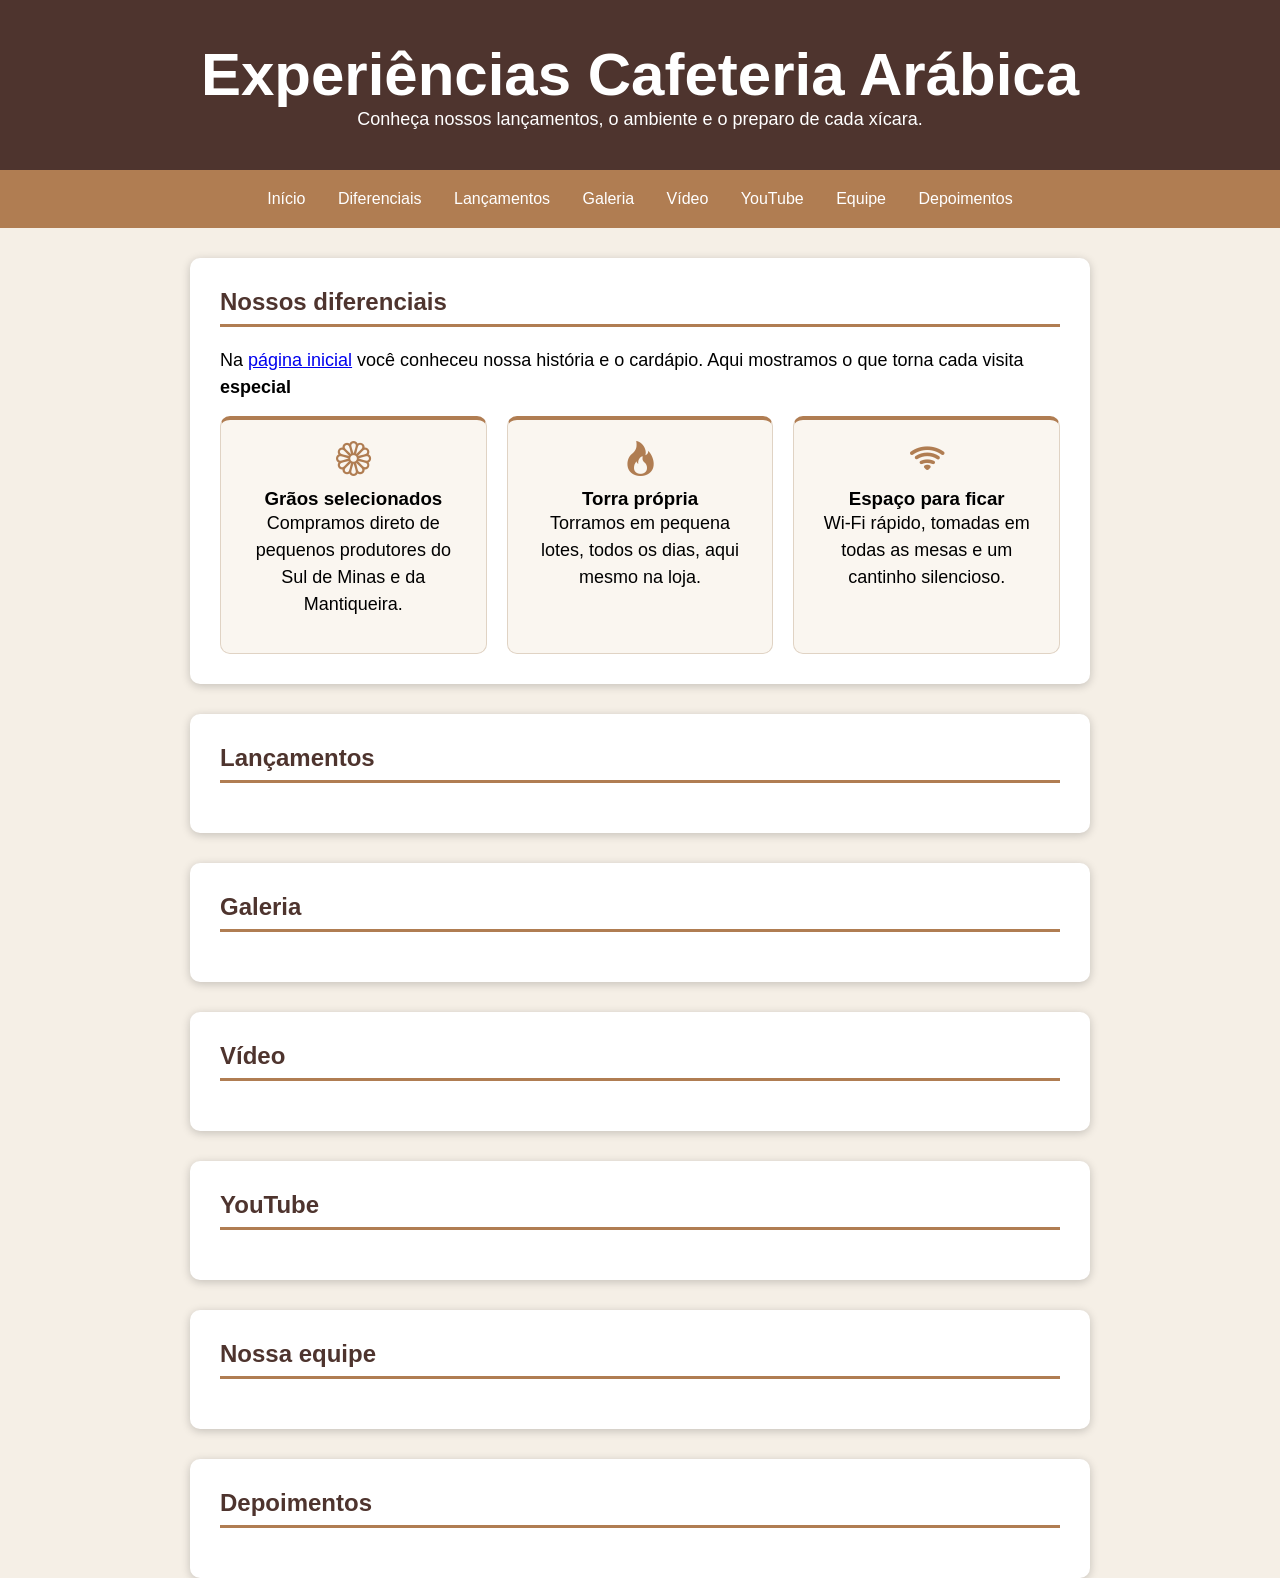
==== avancado.html @ b97ee94a "11/11 - página extra" ====
<!DOCTYPE html>
<html lang="pt-BR">

<head>
    <meta charset="UTF-8">
    <meta name="viewport" content="width=device-width, initial-scale=1.0">
    <title>Experiências | Cafeteria Arábica</title>
    
    <link rel="stylesheet" href="style.css">
    <link rel="stylesheet" href="style-avancado.css">
</head>

<body>
    <header class="topo-animado">
        <h1>Experiências Cafeteria Arábica</h1>
        <p>Conheça nossos lançamentos, o ambiente e o preparo de cada xícara.</p>
    </header>

    <nav>
        <a href="index.html">Início</a>
        <a href="#diferenciais">Diferenciais</a>
        <a href="#lancamentos">Lançamentos</a>
        <a href="#galeria">Galeria</a>
        <a href="#video">Vídeo</a>
        <a href="#youtube">YouTube</a>
        <a href="#equipe">Equipe</a>
        <a href="#depoimentos">Depoimentos</a>
    </nav>

    <main>

        <section id="diferenciais">
            <h2>Nossos diferenciais</h2>
            <p>Na <a href="index.html">página inicial</a> você conheceu nossa história e o cardápio. Aqui mostramos o que torna cada visita <strong>especial</strong></p>

            <div class="diferenciais">
                <article class="diferencial icone-grao">
                    <h3>Grãos selecionados</h3>
                    <p>Compramos direto de pequenos produtores do Sul de Minas e da Mantiqueira.</p>
                </article>

                <article class="diferencial icone-fogo">
                    <h3>Torra própria</h3>
                    <p>Torramos em pequena lotes, todos os dias, aqui mesmo na loja.</p>
                </article>

                <article class="diferencial icone-wifi">
                    <h3>Espaço para ficar</h3>
                    <p>Wi-Fi rápido, tomadas em todas as mesas e um cantinho silencioso.</p>
                </article>
            </div>
        </section>

        <section id="lancamentos">
            <h2>Lançamentos</h2>
        </section>

        <section id="galeria">
            <h2>Galeria</h2>
        </section>

        <section id="video">
            <h2>Vídeo</h2>
        </section>

        <section id="youtube">
            <h2>YouTube</h2>
        </section>

        <section id="equipe">
            <h2>Nossa equipe</h2>
        </section>

        <section id="depoimentos">
            <h2>Depoimentos</h2>
        </section>

    </main>
</body>
</html>
---- style.css ----
/* CSS Reset usando o caracter coringa (*) */
*{
    margin: 0;  /* Margem externa (da borda para fora)*/
    padding: 0; /* Margem interna (da borda para dentro)*/
    box-sizing: border-box;
    /*
    content-box: soma todos os espaços e expande
    border-box: soma todos os espaços e reduz (conteúdo + espaços)
    */
}

/* Variáveis para a paleta de cores */
:root{
    --cor-marrom-escuro: #4e342e;
    --cor-marrom-medio:#b07d52;
    --cor-fundo-página:#f5efe6;
    --cor-branca:white;
    --cor-fundo-seção:#ffffff;
    --cor-sombra:rgba(0,0,0,0.2);
    --cor-fundo-dica:#fff8e1;
    --cor-borda-dica:#f0ad4e;
   --cor-borda-tabela:#e0d3c4;
   --cor-texto: #333333;
   --cor-texto-creme:#e6d7c3;
   --cor-marrom-hover:#935f3a;
   --cor-verde-whatsapp:#25d366;

}

/* regra de formatação */

body{
    font-family: Arial, Helvetica, sans-serif; /* fonte do texto*/
    background-color: var(--cor-fundo-página);
}
header{
    background-color: var(--cor-marrom-escuro); /* cor do fundo */
    color:var(--cor-branca);                /* cor da face */
    text-align: center;          /* alinhamento horizontal */
    padding: 40px 0px;           /* margem interna: topo direita, baixo esquerda */
}
h1{
    font-size: 60px;             /* tamanho da letra */
    
}
p{
    font-size: 18px;
}
nav{
    background-color:var(--cor-marrom-medio);
    /* margin-top: 1px; */
    /* margin-left: 30px; */
    /*margin:1px 0px 0px 30px; /* ordem em sentido horário top,right,bottom e left*/
    /* Margin:1px se vc aplicar só um deles ele vai ser aplicado para todos e se tiver duas especificações ele vai jogar isso para os contrários deles*/
    padding:  20px 12px;
    text-align: center;

}
nav a{
    color:var(--cor-branca);
    text-decoration:none;
    padding: 8px 14px;
    border-radius: 6px;

}
nav a:hover{
    background-color:var(--cor-marrom-hover);
}
/*
font-family - propriedade
Arial, Helvetica, sans-serif - valor da propriedade
*/

main{
    width: 900px;  /*Largura do bloco*/
    margin:0px auto;
}

section{
    margin-top: 30px;
    background-color: var(--cor-fundo-seção);
    padding:30px;
    border-radius: 10px; /* cantos arredondados */
    /*
    deslocamento horizontal
    deslocamento vertical
    desfoque
    */
    box-shadow: 0 2px 10px var(--cor-sombra);
}
section h2{
    color: var(--cor-marrom-escuro);
    border-bottom: 3px solid var(--cor-marrom-medio);
    margin-bottom: 20px;
    padding-bottom:8px;
}
section p{
    margin-bottom: 15px;
    line-height: 150%;


}

section ul, section ol{
    margin-left: 24px;
    margin-bottom: 12px;

}

section li{
    margin-bottom: 5px;
}
section hr{
    border-top: 2px dotted var(--cor-marrom-medio);
    margin: 10px 0px; 
}
section img{
    width:100%;
}

/* Criar uma classe em CSS */
.dica{
    background-color:var(--cor-fundo-dica);
    border-left: 5px solid var(--cor-borda-dica);
    padding: 15px 18px;
    border-radius: 6px;

}

/* Formatação da tabela */
table{
    width: 100%;
    border-collapse: collapse;
    

}
th,td{
    border: 1px solid var(--cor-borda-tabela);
    padding: 10px 14px;
    text-align: left; 
}
th{
    background-color: var(--cor-marrom-escuro);
    color:var(--cor-branca);
}
.horário-funcionamento th{
  border:none;
}
.horário-funcionamento td{
  border:none;
  border-bottom: 1px solid var(--cor-borda-tabela);
}

/* Formatação do formulário */
 form label{
    display:block; /* transforma a tag em um bloco. Antes label era in line */
    margin: 10px 0px 4px;
    color:var(--cor-marrom-escuro);

 }

 form input, form textarea{
    width:100%;
    padding: 10px;
    border-radius: 6px;
    border: 1px solid var(--cor-borda-tabela);
 }
form button{
    margin-top: 15px;
    border:none;
    background-color: var(--cor-marrom-medio);
    color:var(--cor-branca);
    padding: 12px 24px;
    border-radius: 6px;
    cursor:pointer;      /* muda o cursor para a mãozinha */
}
form button:hover{
    background-color:var(--cor-marrom-hover);
}
/* Formatação da seção delivery usando o id */
#delivery{
    text-align: center;     /* centralizar o texto */
    padding:40px 20px;
    background:linear-gradient(120deg, var(--cor-marrom-escuro),var(--cor-marrom-medio));
    color: var(--cor-branca);
}
#delivery h2{
    margin-bottom:10px;
    border-bottom:none;    /* tirar a borda existente */
    font-size:20px;
    color:var(--cor-branca);

}
.botao{
    background-color: var(--cor-branca);
    color: var(--cor-marrom-escuro);
    text-decoration: none;
    padding: 15px 30px;
    border-radius:20px;
    display: inline-block; /* combina o comportamento inline com block*/
      
}
.botao:hover{
    background-color:var(--cor-verde-whatsapp);
    transform:translateY(-3px);  /* movimenta o elemento em uma direção X ou Y */
    
}
---- style-avancado.css ----
@import url("https://cdn.jsdelivr.net/npm/bootstrap-icons@1.13.2/font/bootstrap-icons.min.css");

:root {
    --cor-fundo-experiencias: #faf6f0
}

/* Cabeçalho animado */

.topo-animado h1, .topo-animado p {
    animation: surgir 0.9s ease-out both;

    /* 
        surgir: Nome do keyframe (abaixo)
        0.9s: Duração da animação
        ease-out: Começa mais rápidamente e termina desacelerando
        both: Aplica os estilos iniciais e mantém no final
    */
}

.topo-animado p {
    animation-delay: 0.3s;
    /* O parágrafo começa a animação mais tardia */
}

@keyframes surgir {
    from {
        opacity: 0;                     /* inicia transparente */
        transform: translateY(20px);    /* desloca o elemento 20 pixels para baixo */
    }
    to {
        opacity: 1;                     /* totalmente visível */
        transform: translateY(0);       /* o elemento rertorna a posição inicial */
    }
}

/* Seção diferenciais - uso do flexbox */
/* No flexbox, esta regra é para um elemento pai*/
.diferenciais {
    display: flex;
    gap: 20px;
}
/* esta regra é para um elemento filho */
.diferencial {
    flex: 1;
    background-color: var(--cor-fundo-experiencias);
    border: 1px solid var(--cor-borda-tabela);
    border-top: 4px solid var(--cor-marrom-medio);
    border-radius: 10px;
    padding: 20px;
    text-align: center;
}

/* Incluir e formatar os ícones */
/* ::before é um pseudo-elemento - atua sobre uma parte espécífica de uma tag html */

.diferencial::before{
    font-family:"bootstrap-icons";
    font-size: 2.2rem;
    color:var(--cor-marrom-medio);
    margin-bottom: 10px;
    display:block;
}

.icone-grao::before{
    content: "\f3cd";
}
.icone-fogo::before{
    content: "\F7F6";
}
.icone-wifi::before{
    content: "\F61C";
    font-weight: bold;
}

/* Regras para layout responsivo */
/* media queries */
@media (max-width: 600px){
    h1{
        font-size:24px;
    }
    header p{
        font-size: 15px;
    }
    .diferenciais{
        flex-direction:column;
    }

}
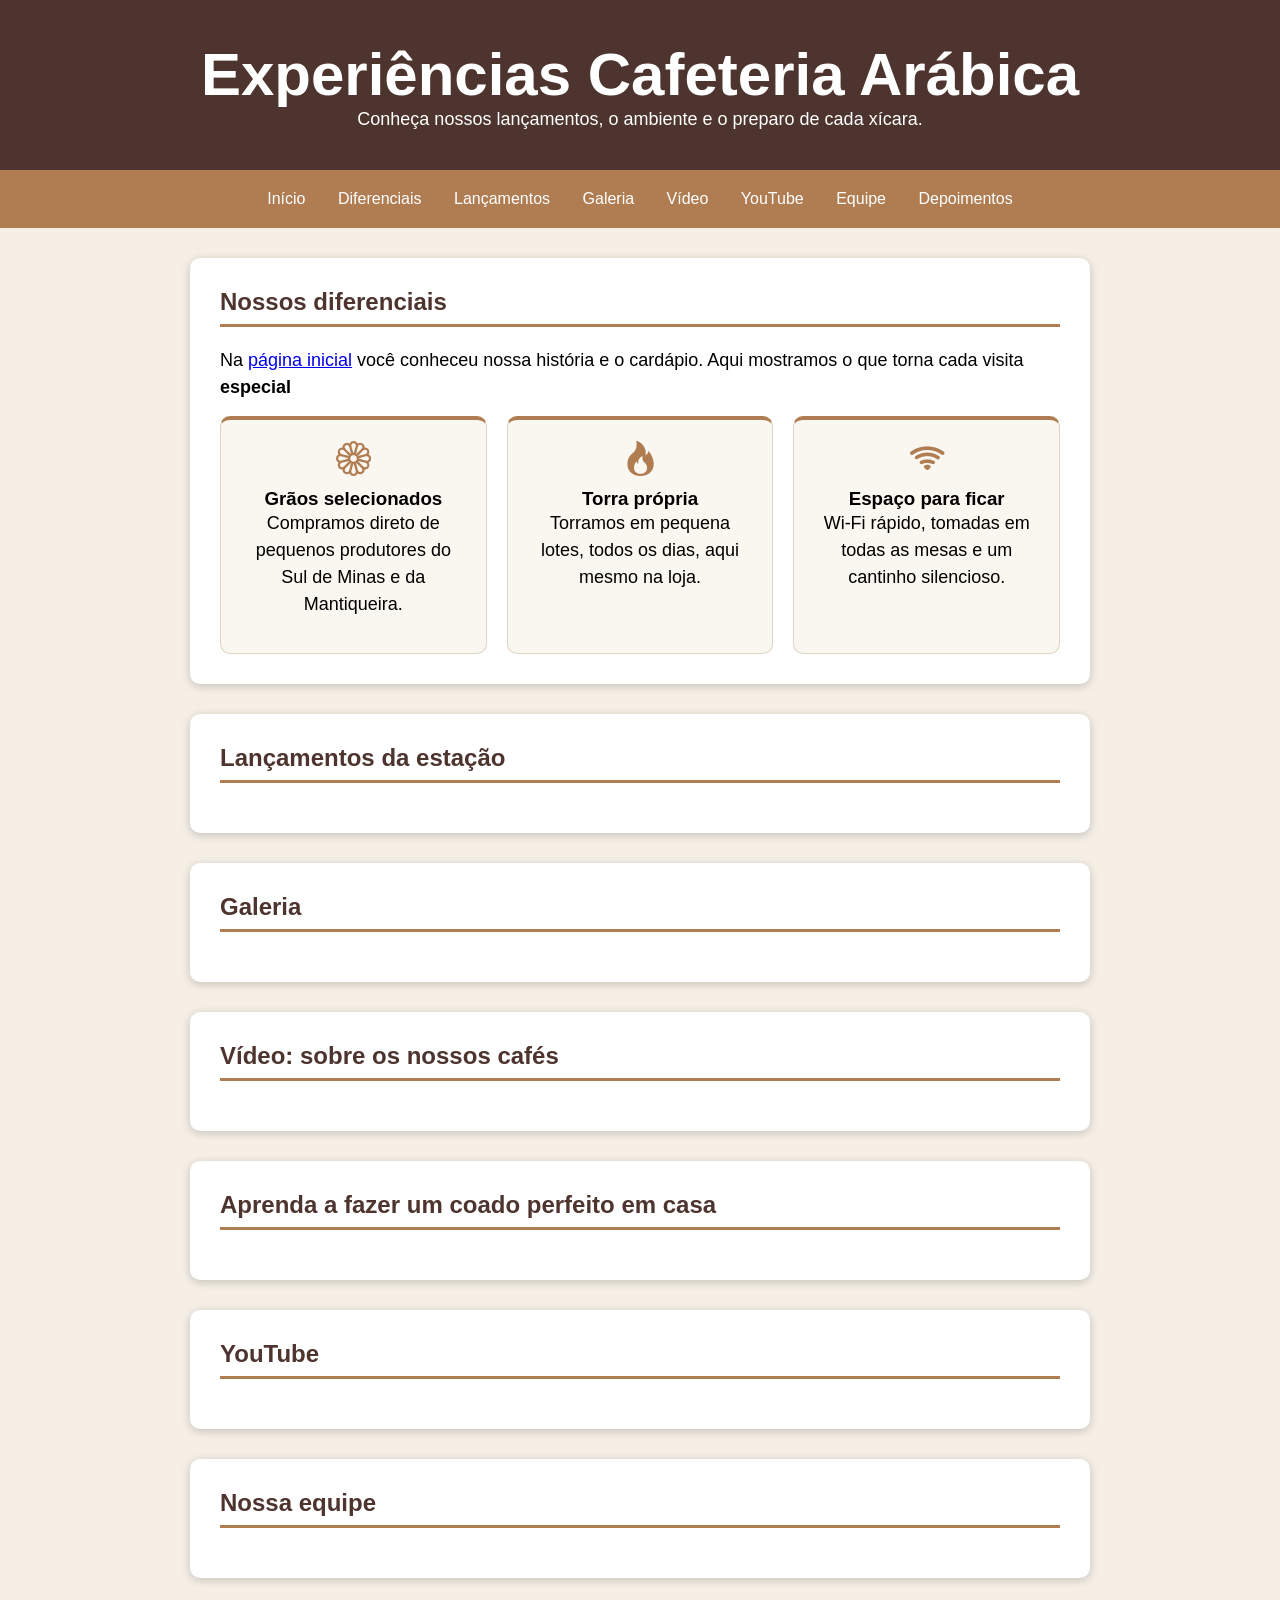
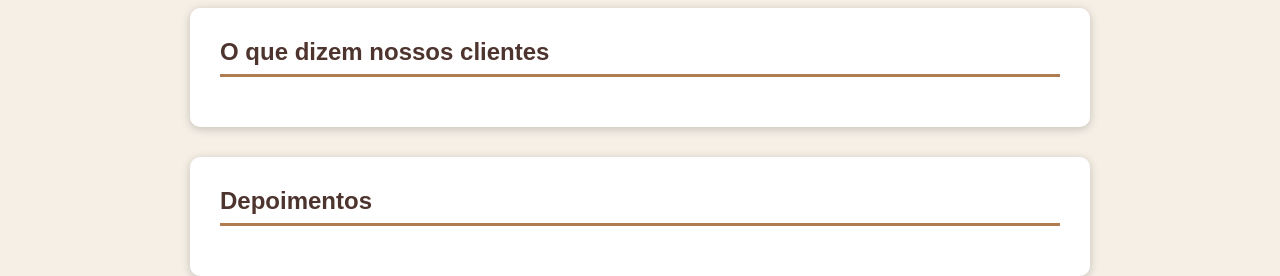
==== commit e0a5f244: "13/11- continuação" ====
--- a/avancado.html
+++ b/avancado.html
@@ -52,27 +52,43 @@
         </section>
 
         <section id="lancamentos">
-            <h2>Lançamentos</h2>
+            <h2>Lançamentos da estação</h2>
+
         </section>
 
         <section id="galeria">
             <h2>Galeria</h2>
+
         </section>
 
         <section id="video">
-            <h2>Vídeo</h2>
+            <h2>Vídeo: sobre os nossos cafés</h2>
+
+        </section>
+
+        <section id="video2">
+            <h2>Aprenda a fazer um coado perfeito em casa</h2>
+
         </section>
 
         <section id="youtube">
             <h2>YouTube</h2>
+
         </section>
 
         <section id="equipe">
             <h2>Nossa equipe</h2>
+
+        </section>
+
+        <section id="clientes">
+            <h2>O que dizem nossos clientes</h2>
+
         </section>
 
         <section id="depoimentos">
             <h2>Depoimentos</h2>
+
         </section>
 
     </main>
--- a/style.css
+++ b/style.css
@@ -72,7 +72,7 @@
 */
 
 main{
-    width: 900px;  /*Largura do bloco*/
+    max-width: 900px;  /*Largura do bloco*/ /* FOI MUDADO DE WIDTH PARA MAX-WIDTH */
     margin:0px auto;
 }
 
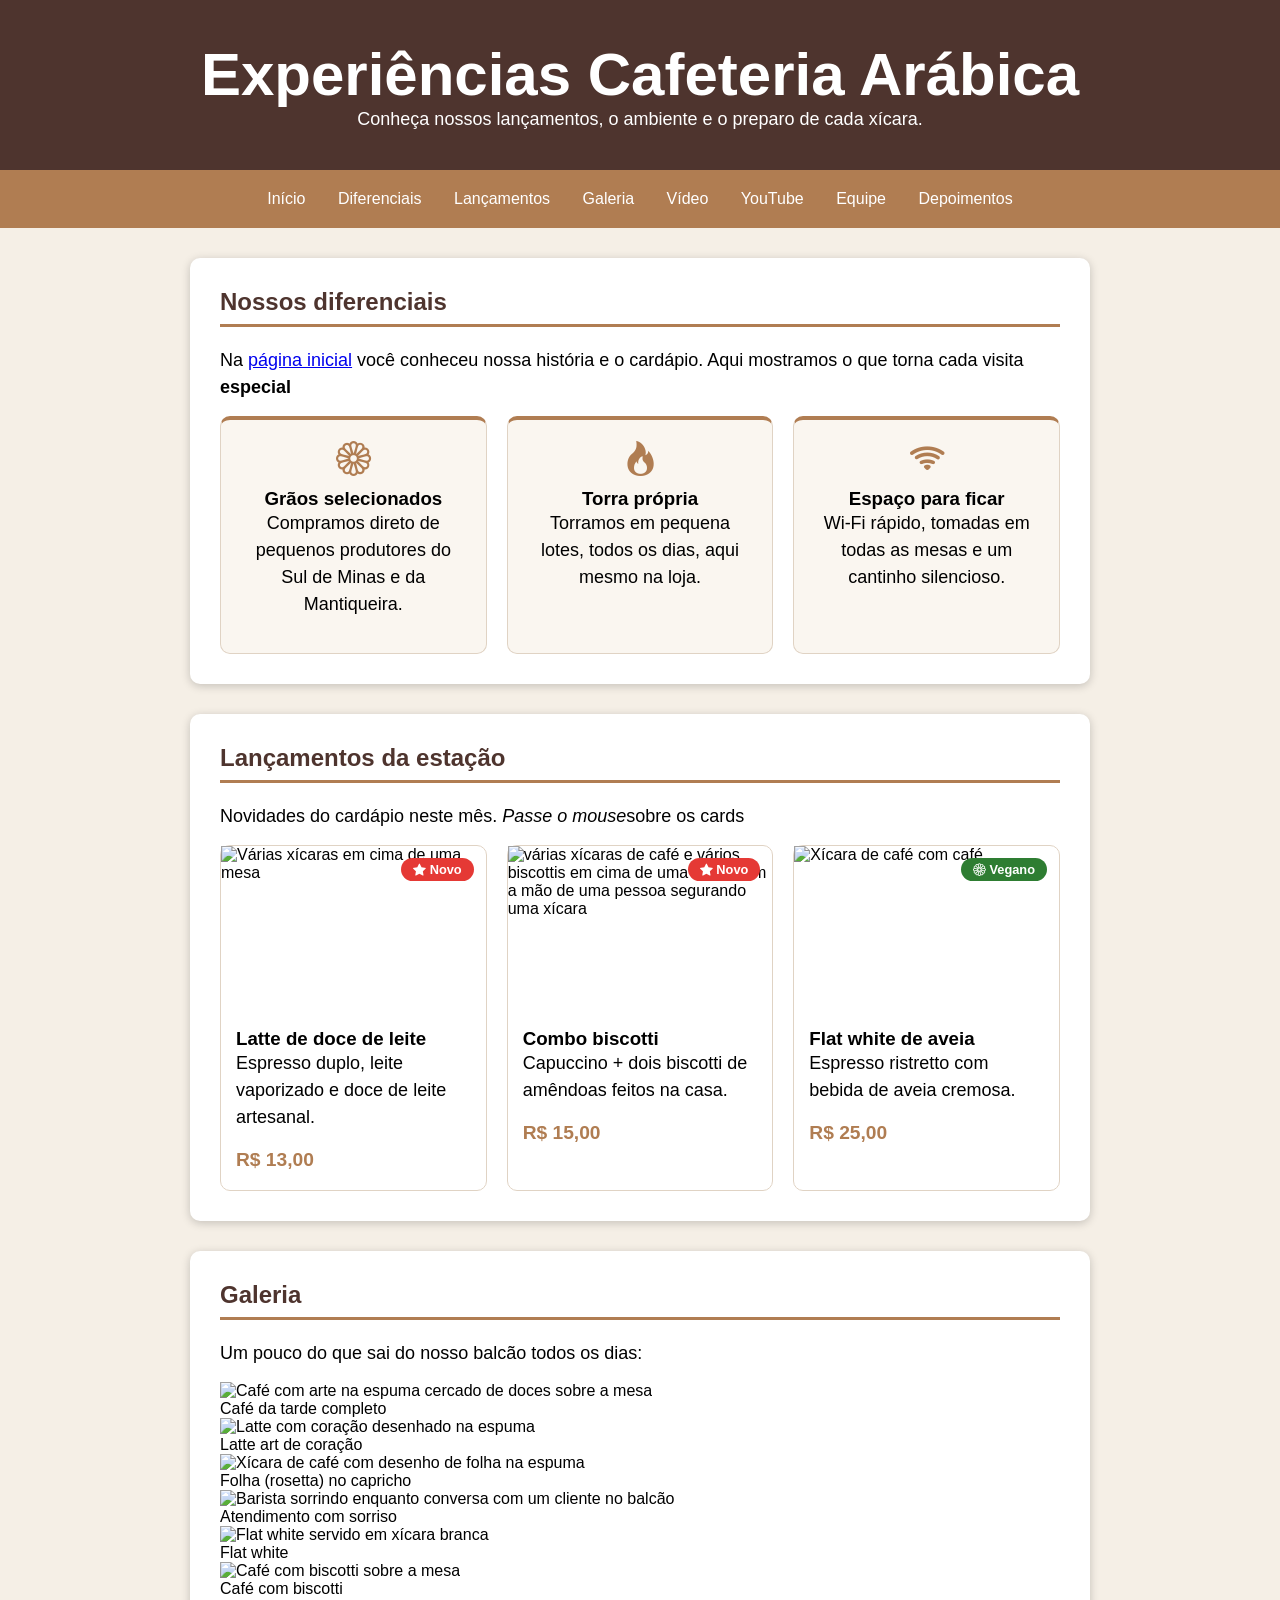
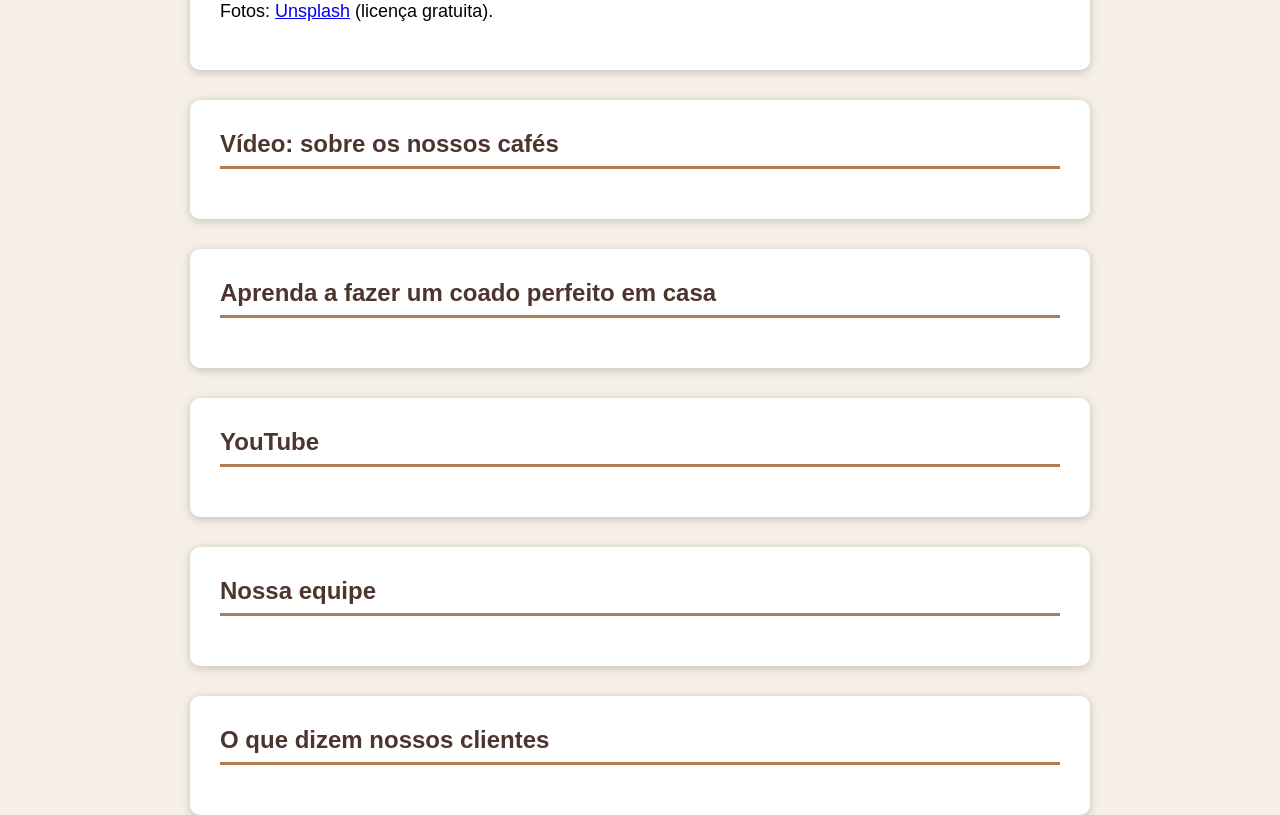
==== commit 7220e410: "16/11 - lançamentos" ====
--- a/avancado.html
+++ b/avancado.html
@@ -53,12 +53,79 @@
 
         <section id="lancamentos">
             <h2>Lançamentos da estação</h2>
+            <p>Novidades do cardápio neste mês. <em>Passe o mouse</em>sobre os cards</p>
+            <div class="produtos">
+                <article class="produto">
+                    <span class="etiqueta"><i class="bi bi-star-fill"></i> Novo</span>
+                    <img src="https://images.unsplash.com/photo-1498804103079-a6351b050096?w=600&h=400&fit=crop" 
+                    alt="Várias xícaras em cima de uma mesa">
+
+                    <h3>Latte de doce de leite</h3>
+                    <p>Espresso duplo, leite vaporizado e doce de leite artesanal.</p>
+                    <p class="preco">R$ 13,00</p>
+
+                </article>
+                <article class="produto">
+                    <span class="etiqueta"><i class="bi bi-star-fill"></i> Novo</span>
+                    <img src="https://images.unsplash.com/photo-1672707069464-ca9c580043cf?w=600&h=400&fit=crop" 
+                    alt="várias xícaras de café e vários biscottis em cima de uma mesa com a mão de uma pessoa segurando uma xícara">
+
+                    <h3>Combo biscotti</h3>
+                    <p>Capuccino + dois biscotti de amêndoas feitos na casa.</p>
+                    <p class="preco">R$ 15,00</p>
+
+                </article>
+                <article class="produto">
+                    <span class="etiqueta etiqueta-vegano "><i class="bi bi-flower1"></i> Vegano</span>
+                    <img src="https://images.unsplash.com/photo-1695740642763-86eaa3b1057d?w=600&h=400&fit=crop" 
+                    alt="Xícara de café com café">
+
+                    <h3>Flat white de aveia</h3>
+                    <p>Espresso ristretto com bebida de aveia cremosa.</p>
+                    <p class="preco">R$ 25,00</p>
+
+                </article>
+
+            </div>
 
         </section>
 
         <section id="galeria">
             <h2>Galeria</h2>
-
+  <p>Um pouco do que sai do nosso balcão todos os dias:</p>
+            <div class="galeria">
+                <figure class="foto foto-destaque">
+                    <img src="https://images.unsplash.com/photo-1516213335993-159eca2981af?w=900&h=700&fit=crop"
+                        alt="Café com arte na espuma cercado de doces sobre a mesa">
+                    <figcaption>Café da tarde completo</figcaption>
+                </figure>
+                <figure class="foto">
+                    <img src="https://images.unsplash.com/photo-1539970390759-3fa0ad014045?w=600&h=450&fit=crop"
+                        alt="Latte com coração desenhado na espuma">
+                    <figcaption>Latte art de coração</figcaption>
+                </figure>
+                <figure class="foto">
+                    <img src="https://images.unsplash.com/photo-1426174840074-541ae41efdb9?w=600&h=450&fit=crop"
+                        alt="Xícara de café com desenho de folha na espuma">
+                    <figcaption>Folha (rosetta) no capricho</figcaption>
+                </figure>
+                <figure class="foto">
+                    <img src="https://images.unsplash.com/photo-1753351053136-4b9758343a53?w=600&h=450&fit=crop"
+                        alt="Barista sorrindo enquanto conversa com um cliente no balcão">
+                    <figcaption>Atendimento com sorriso</figcaption>
+                </figure>
+                <figure class="foto">
+                    <img src="https://images.unsplash.com/photo-1531441802565-2948024f1b22?w=600&h=450&fit=crop"
+                        alt="Flat white servido em xícara branca">
+                    <figcaption>Flat white</figcaption>
+                </figure>
+                <figure class="foto">
+                    <img src="https://images.unsplash.com/photo-1758900450186-e829f72d25fb?w=600&h=450&fit=crop"
+                        alt="Café com biscotti sobre a mesa">
+                    <figcaption>Café com biscotti</figcaption>
+                </figure>
+            </div>
+            <p class="credito">Fotos: <a href="https://unsplash.com" target="_blank">Unsplash</a> (licença gratuita).</p>
         </section>
 
         <section id="video">
@@ -86,10 +153,7 @@
 
         </section>
 
-        <section id="depoimentos">
-            <h2>Depoimentos</h2>
-
-        </section>
+        
 
     </main>
 </body>
--- a/style-avancado.css
+++ b/style-avancado.css
@@ -1,7 +1,9 @@
 @import url("https://cdn.jsdelivr.net/npm/bootstrap-icons@1.13.2/font/bootstrap-icons.min.css");
 
 :root {
-    --cor-fundo-experiencias: #faf6f0
+    --cor-fundo-experiencias: #faf6f0;
+    --cor-fundo-etiqueta:#e53935;
+    --cor-fundo-vegano:#2e7d32;
 }
 
 /* Cabeçalho animado */
@@ -71,6 +73,54 @@
     content: "\F61C";
     font-weight: bold;
 }
+/* Regra para formatação dos lançamentos*/
+.produtos{
+    display: grid;
+    grid-template-columns: repeat(3, 1fr);
+    gap: 20px;
+    
+}
+.produto{
+    border:1px solid var(--cor-borda-tabela);
+    border-radius: 10px;
+    position:relative;   /* necessário para a classe etiqueta */
+}
+.produto img{
+    display:block;  /* img é inline, muda para o bloco */
+    width:100%;
+    height:170px;
+    margin-bottom:12px;
+    object-fit:cover;  /* corta a imagem sem distorcer */ 
+}
+.produto h3, .produto p{
+     padding-left:15px;
+    padding-right:15px;
+     
+}
+.produto .preco{
+    color:var(--cor-marrom-medio);
+    font-weight: bold;
+    font-size:1.2rem;
+}
+.produto .etiqueta{
+    /* permite posicionar a etiqueta em uma posição específica dentro do elemento de referência que contém o position:relative */
+    position: absolute;     /* posicionada em relação ao .produto */
+    top: 12px;
+    right:12px;
+    z-index:1;    /* Define a ordem de sobreposição */
+    background-color:var(--cor-fundo-etiqueta);
+    color: var(--cor-branca);
+    padding:4px 12px;
+    border-radius:15px;
+    font-size:0.8rem;
+    font-weight: bold;
+}
+
+.produto .etiqueta-vegano{
+    background-color: var(--cor-fundo-vegano);
+}
+
+
 
 /* Regras para layout responsivo */
 /* media queries */
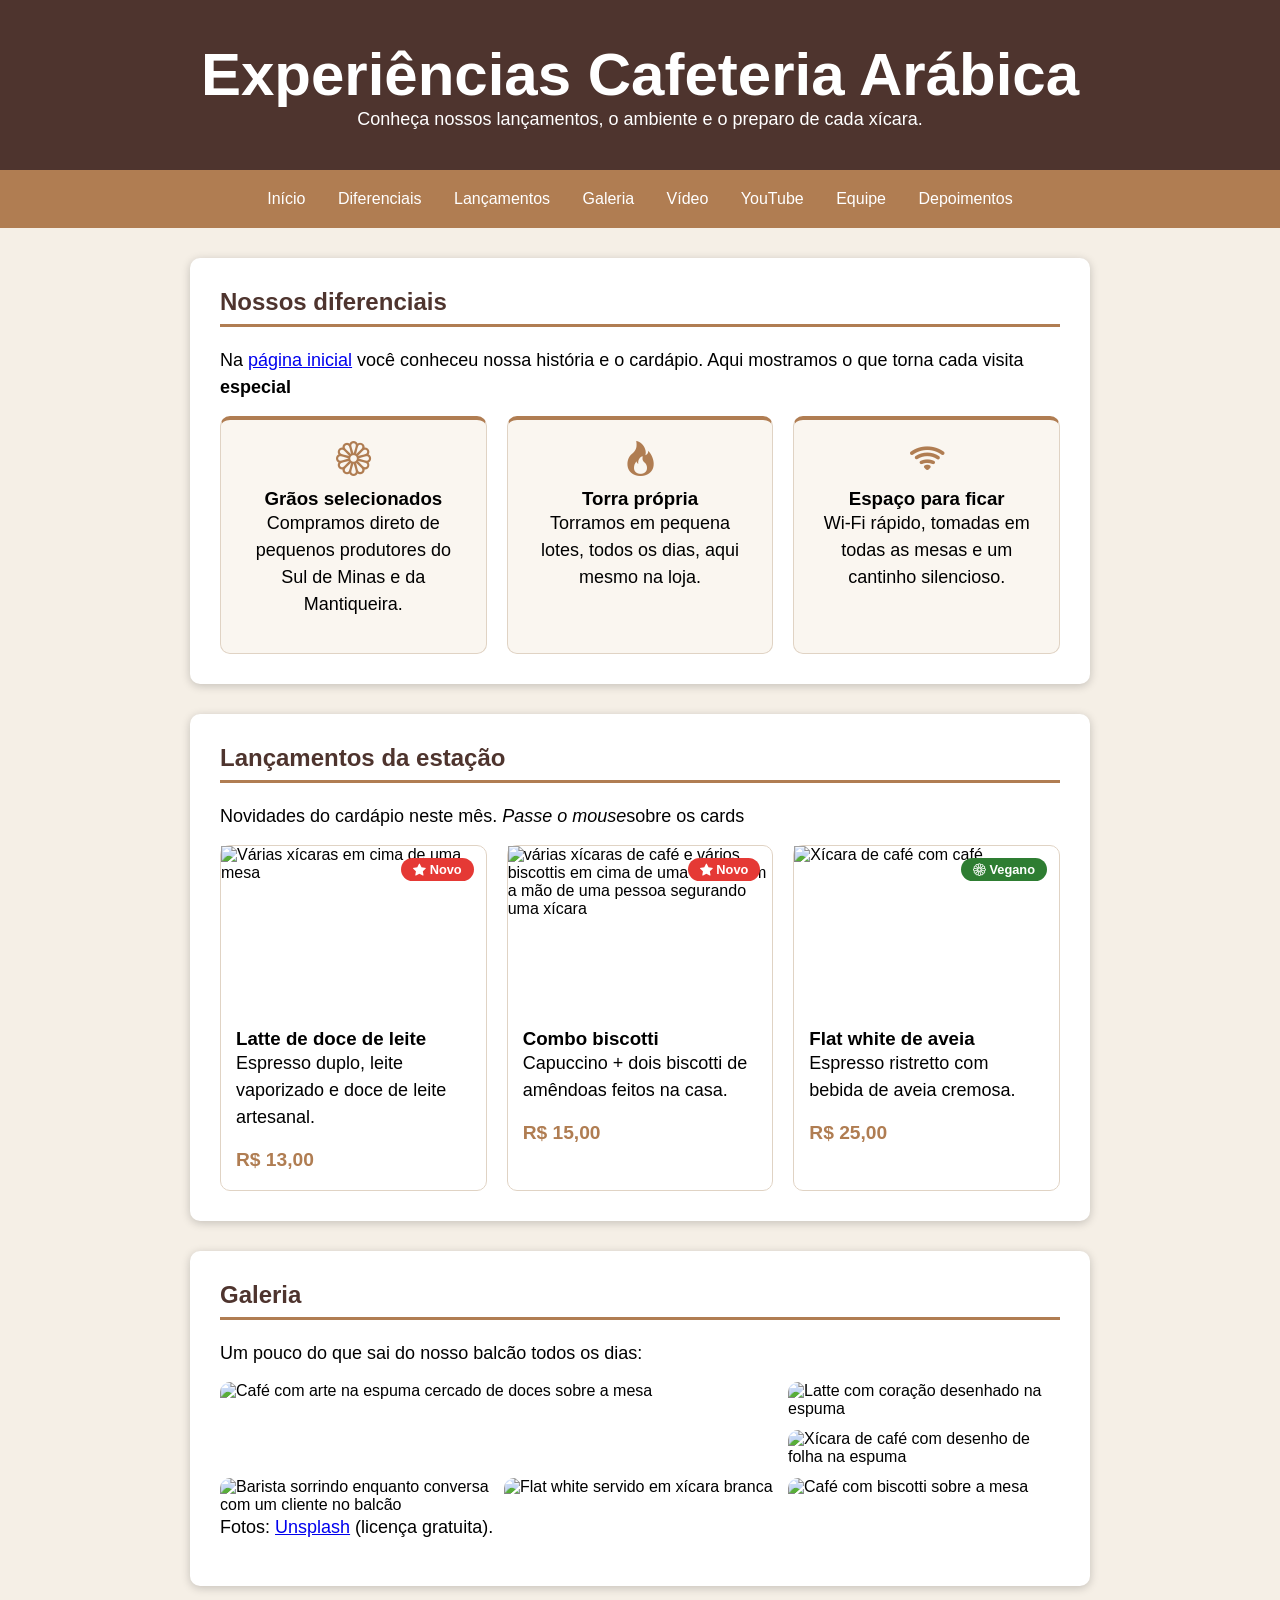
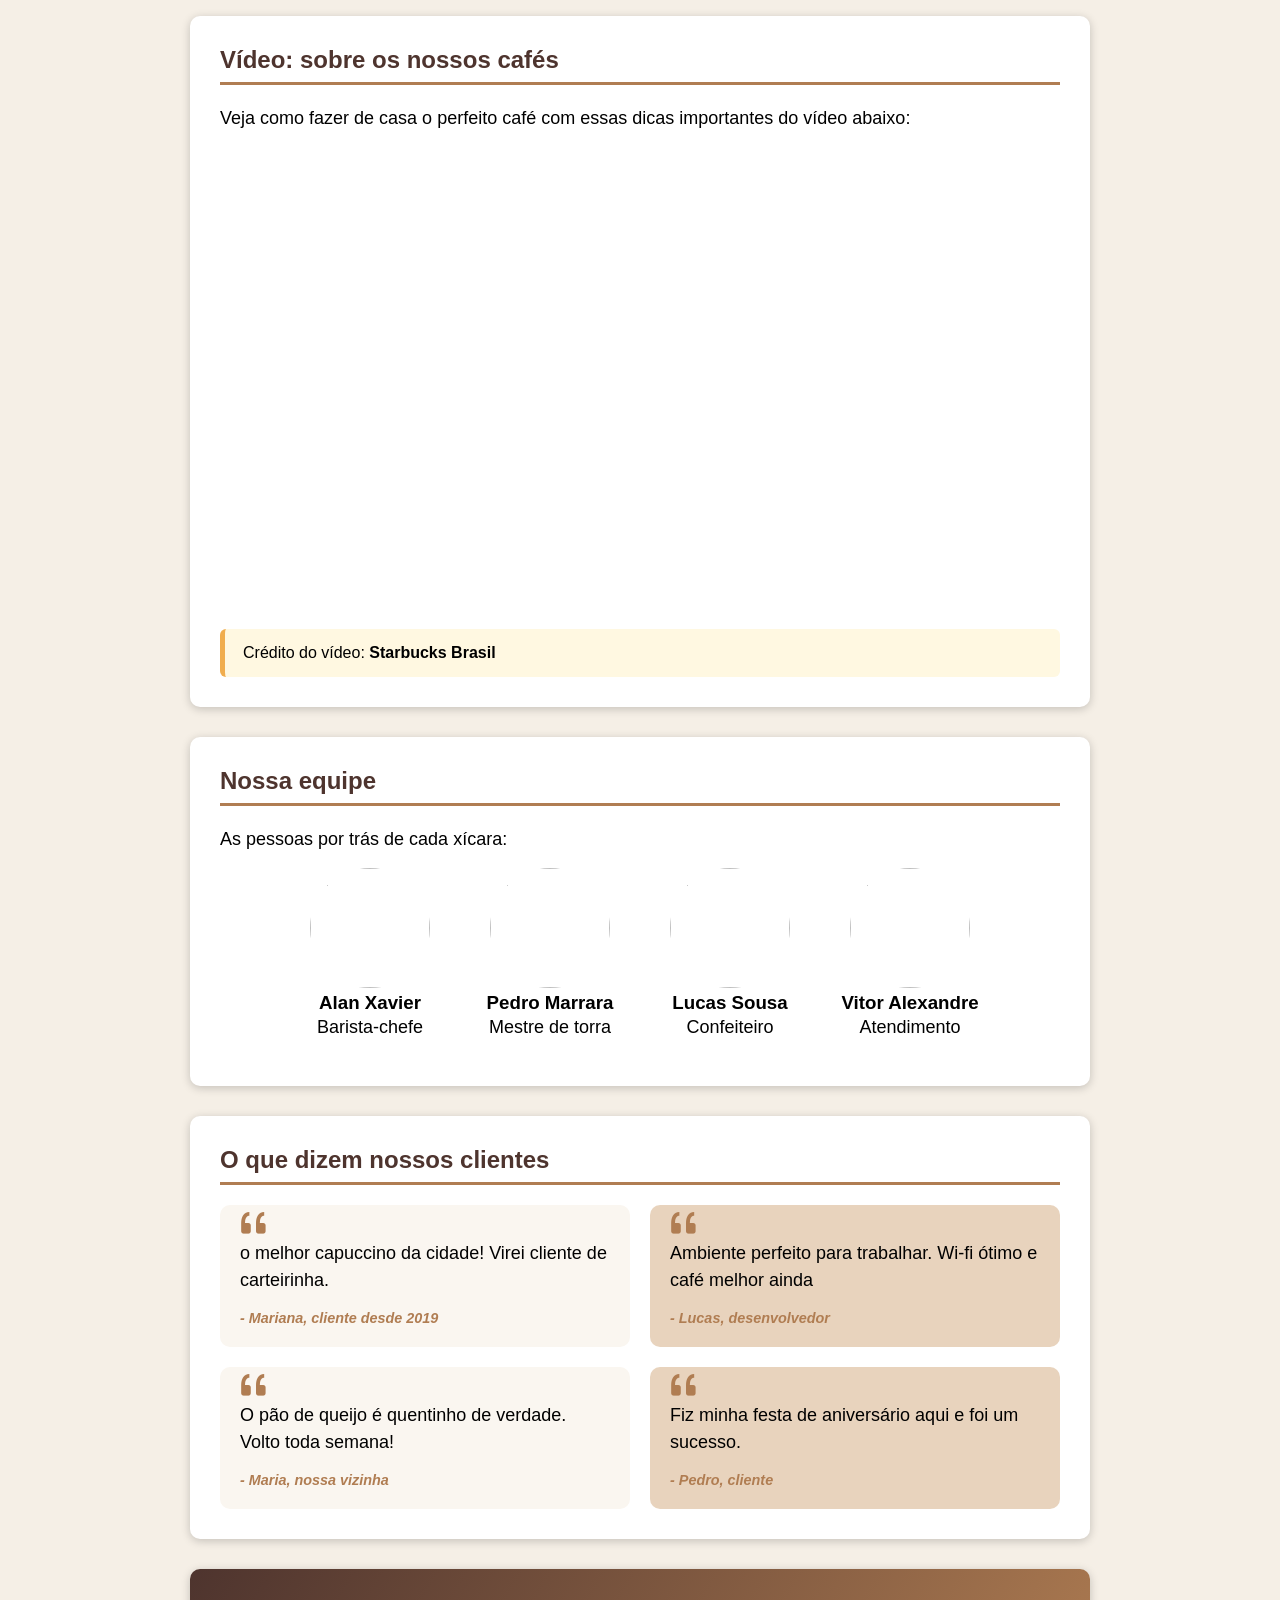
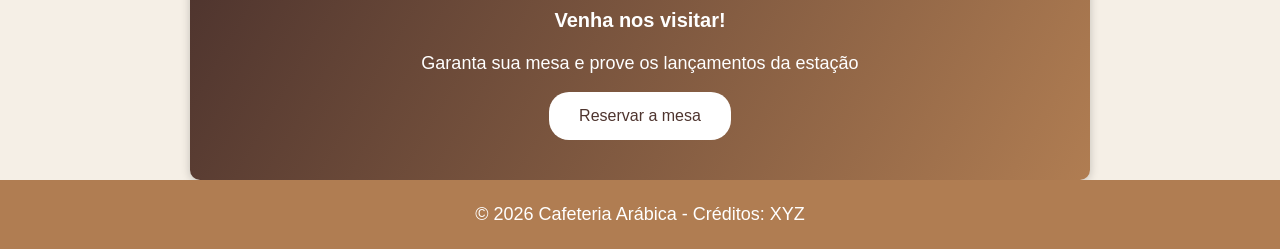
==== commit fe5aee43: "23/11 - Depoimentos" ====
--- a/avancado.html
+++ b/avancado.html
@@ -130,31 +130,90 @@
 
         <section id="video">
             <h2>Vídeo: sobre os nossos cafés</h2>
-
-        </section>
-
-        <section id="video2">
-            <h2>Aprenda a fazer um coado perfeito em casa</h2>
-
-        </section>
-
-        <section id="youtube">
-            <h2>YouTube</h2>
-
-        </section>
+            <p>Veja como fazer de casa o perfeito café com essas dicas importantes do vídeo abaixo:</p>
+            <div class="midia video-youtube">
+                <iframe  src="https://www.youtube.com/embed/pt4iWtNIXUg?si=IN5_t5myO1PH0khX" title="YouTube video player" frameborder="0" allow="accelerometer; autoplay; clipboard-write; encrypted-media; gyroscope; picture-in-picture; web-share" referrerpolicy="strict-origin-when-cross-origin" allowfullscreen></iframe>
+            </div>
+            <div class="dica">
+                Crédito do vídeo: <strong>Starbucks Brasil</strong>
+
+            </div>
+
+        </section>
+
+       
+
+       
 
         <section id="equipe">
             <h2>Nossa equipe</h2>
-
-        </section>
-
-        <section id="clientes">
+            <p>As pessoas por trás de cada xícara:</p>
+            <div class="equipe">
+                <article class="membro">
+                    <img src="https://placehold.co/160x160/4e342e/ffffff?text=AX" alt="">
+                    <h3>Alan Xavier</h3>
+                    <p>Barista-chefe</p>
+                </article>
+                <article class="membro">
+                    <img src="https://placehold.co/160x160/4e342e/ffffff?text=PM" alt="">
+                    <h3>Pedro Marrara</h3>
+                    <p>Mestre de torra</p>
+                </article>
+                <article class="membro">
+                    <img src="https://placehold.co/160x160/4e342e/ffffff?text=LS" alt="">
+                    <h3>Lucas Sousa</h3>
+                    <p>Confeiteiro</p>
+                </article>
+                <article class="membro">
+                    <img src="https://placehold.co/160x160/4e342e/ffffff?text=VA" alt="">
+                    <h3>Vitor Alexandre</h3>
+                    <p>Atendimento</p>
+                </article>
+
+            </div>
+
+        </section>
+
+        <section id="depoimentos">
             <h2>O que dizem nossos clientes</h2>
+            <div class="depoimentos">
+                <blockquote class="depoimento">
+                    <p>o melhor capuccino da cidade! Virei cliente de carteirinha.</p>
+                    <cite>- Mariana, cliente desde 2019</cite>
+                </blockquote>
+
+                <blockquote class="depoimento">
+                    <p>Ambiente perfeito para trabalhar. Wi-fi ótimo e café melhor ainda</p>
+                    <cite>- Lucas, desenvolvedor</cite>
+                </blockquote>
+
+                <blockquote class="depoimento">
+                    <p>O pão de queijo é quentinho de verdade. Volto toda semana!</p>
+                    <cite>- Maria, nossa vizinha</cite>
+                </blockquote>
+
+                <blockquote class="depoimento">
+                    <p>Fiz minha festa de aniversário aqui e foi um sucesso.</p>
+                    <cite>- Pedro, cliente</cite>
+                </blockquote>
+
+            </div>
+
+
+        </section>
+        <section id="delivery">
+            <h2>Venha nos visitar!</h2>
+            <p>Garanta sua mesa e prove os lançamentos da estação</p>
+            <a href="#" class="botao">Reservar a mesa</a>
 
         </section>
 
         
 
     </main>
+
+    <footer>
+        <p>&copy; 2026 Cafeteria Arábica - Créditos: XYZ</p>
+    </footer>
 </body>
 </html>
--- a/style-avancado.css
+++ b/style-avancado.css
@@ -4,6 +4,8 @@
     --cor-fundo-experiencias: #faf6f0;
     --cor-fundo-etiqueta:#e53935;
     --cor-fundo-vegano:#2e7d32;
+    --cor-fundo-depoimento:#faf6f0;
+    --cor-fundo2-depoimento:#e8d3bd;
 }
 
 /* Cabeçalho animado */
@@ -120,7 +122,129 @@
     background-color: var(--cor-fundo-vegano);
 }
 
-
+/* Regra para formatação da galeria */
+.galeria{
+    display:grid;
+    grid-template-columns: repeat(3, 1fr);
+    gap: 12px;
+    grid-template-areas:
+    "destaque destaque f2"
+    "destaque destaque f3"
+    "f4        f5      f6";
+    
+    
+}
+.foto:nth-child(1) {grid-area: destaque; }
+.foto:nth-child(2) {grid-area: f2; }
+.foto:nth-child(3) {grid-area: f3; }
+.foto:nth-child(4) {grid-area: f4; }
+.foto:nth-child(5) {grid-area: f5; }
+.foto:nth-child(6) {grid-area: f6; }
+
+.foto{
+    position: relative;
+    overflow:hidden;            /* esconde a parte da imagem que cresce com o zoom */
+    border-radius: 10px;
+    cursor:zoom-in;             /* altera o cursor para indicar possibilidade de zoom */
+}
+.foto img{
+    width:100%;   /* largura */
+    height:100%;  /* altura */
+    object-fit: cover; /*Preenche o espaço disponível mantendo a proporção */
+    display:block;  /* Converte o bloco. Por padrão, img é inline */
+    transition:transform 0.5s; /* Efeito suave de meio segundo */
+}
+.foto:hover img{
+    transform: scale(1.1); /* aumenta a imagem em 10% do seu tamanho original */
+}
+.foto figcaption{
+    position: absolute;
+    left:0;
+    right:0;
+    bottom:0;
+    padding: 10px 14px;
+    background: linear-gradient(transparent,rgba(59,43,34,0.9));
+    color:var(--cor-branca);
+    font-weight:bold;
+    transform: translateY(100%);       /* desloca a legenda verticalmente */
+    transition: transform 0.3s;        /* controla a suavidade da animação*/
+}
+.foto:hover figcaption{
+    transform: translateY(0);       /* desloca a legenda para a posição inicial */
+}
+
+/* Formatação de vídeo no youtube */
+.video-youtube{
+    /* mantém a proporção 16:9 em qualquer largura de tela */
+    aspect-ratio: 16 / 9;
+    margin-bottom:10px;
+}
+
+.video-youtube iframe{
+    
+    display:block;
+    width:100%;
+    height:100%;
+}
+/* Formatação da equipe */
+.equipe{
+    display:flex;
+    gap: 30px;
+    justify-content: center;
+}
+.membro{
+    text-align: center;
+    width:150px;
+
+}
+.membro img{
+    width:120px;
+    height:120px;
+    border-radius: 50%;
+}
+/* Formatação dos depoimentos */
+.depoimentos{
+    display: grid;
+    grid-template-columns: repeat(2, 1fr);
+    gap: 20px;
+}
+.depoimento{
+    position: relative;
+    background-color: var(--cor-fundo-depoimento);
+    border-radius: var(10px);
+    padding: 35px 20px 20px;
+    border-radius:10px;
+}
+/* nth-child identifica elementos em uma lista de filhos
+even: aplica em elementos par
+odd: aplica em elementos ímpar
+*/
+.depoimento:nth-child(even){
+    background-color: var(--cor-fundo2-depoimento);
+}
+.depoimento::before{
+    content: "\F6B0";
+    position: absolute;
+    top: 0;
+    left: 14px;
+    font-family: "bootstrap-icons";
+    font-size: 2.4rem;
+    color: var(--cor-marrom-medio);
+    line-height: 1;
+}
+cite{
+    font-weight: bold;
+    font-size: 0.9rem;
+    color:var(--cor-marrom-medio);
+}
+/* Formatação do footer */
+footer{
+    background-color: var(--cor-marrom-medio);
+    color:var(--cor-branca);
+    text-align:center;
+    padding: 24px 20px;
+    font-size: 0.9rem;
+}
 
 /* Regras para layout responsivo */
 /* media queries */
